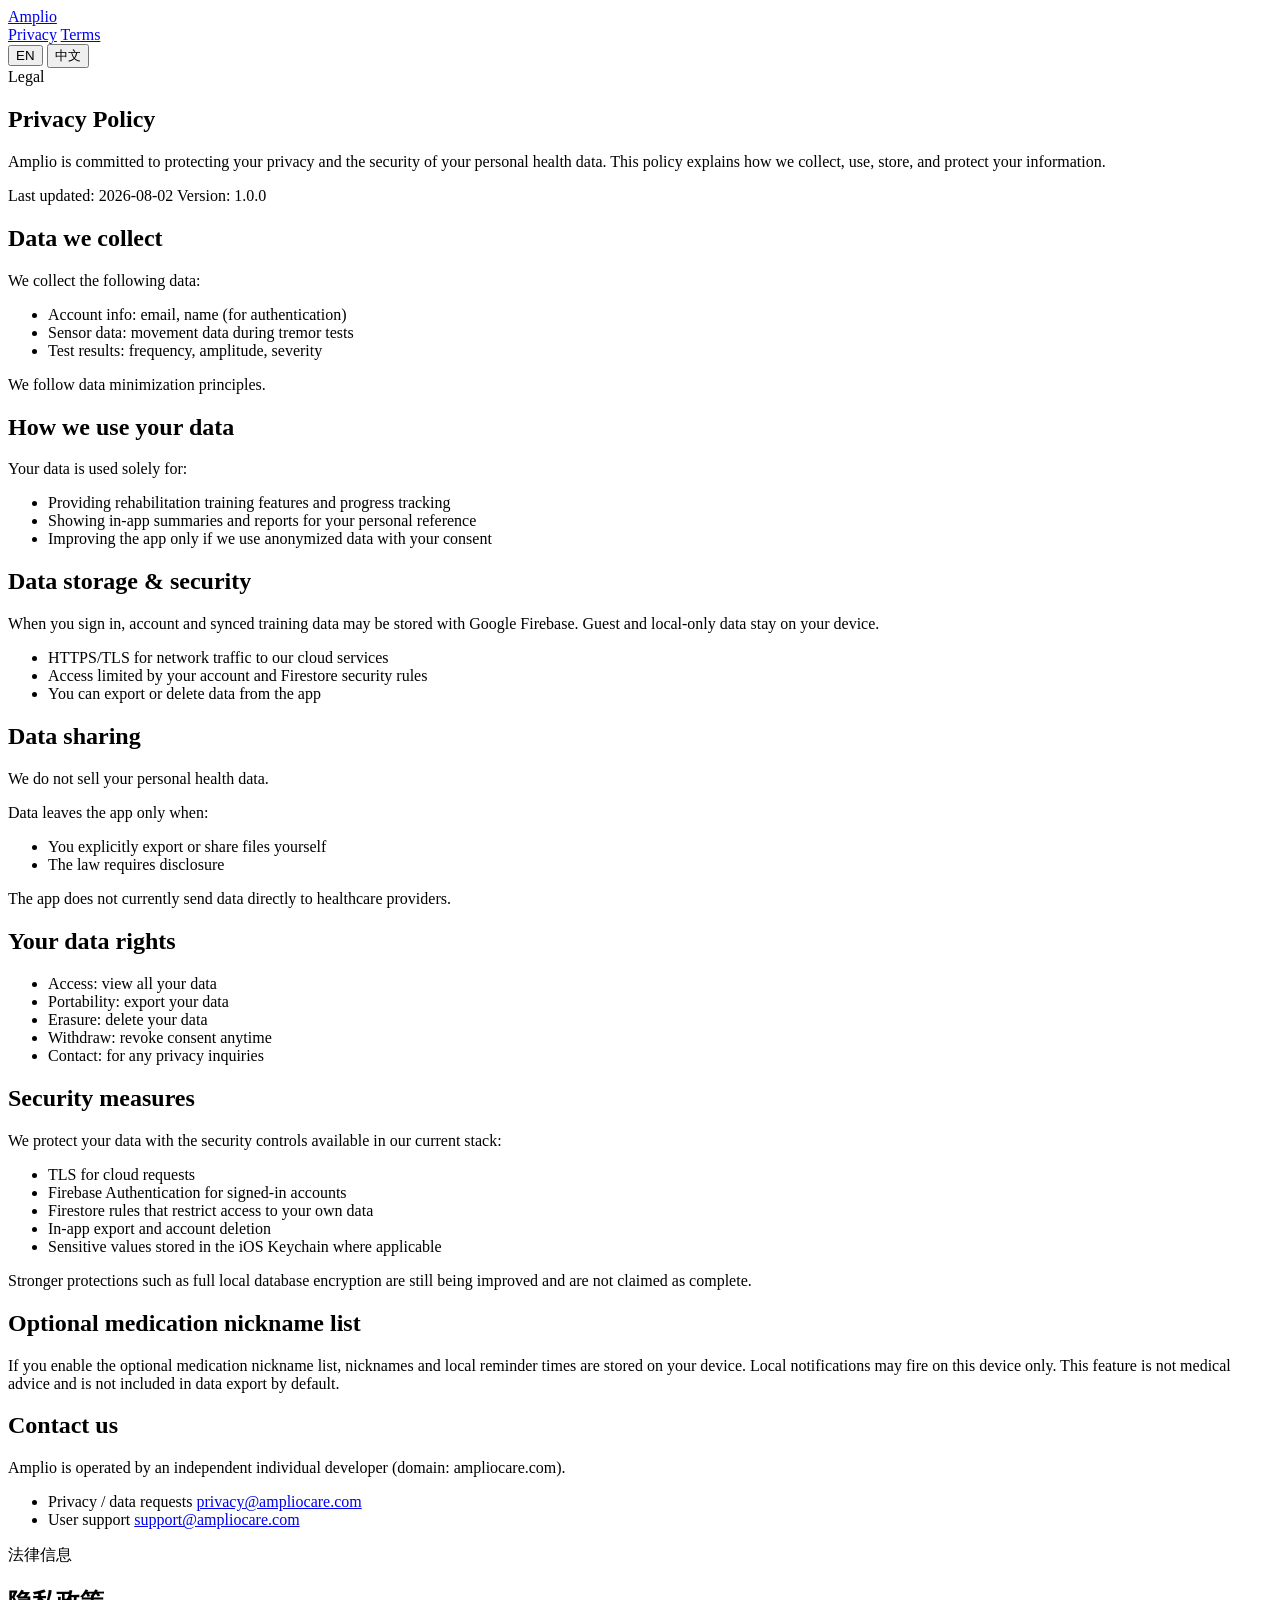
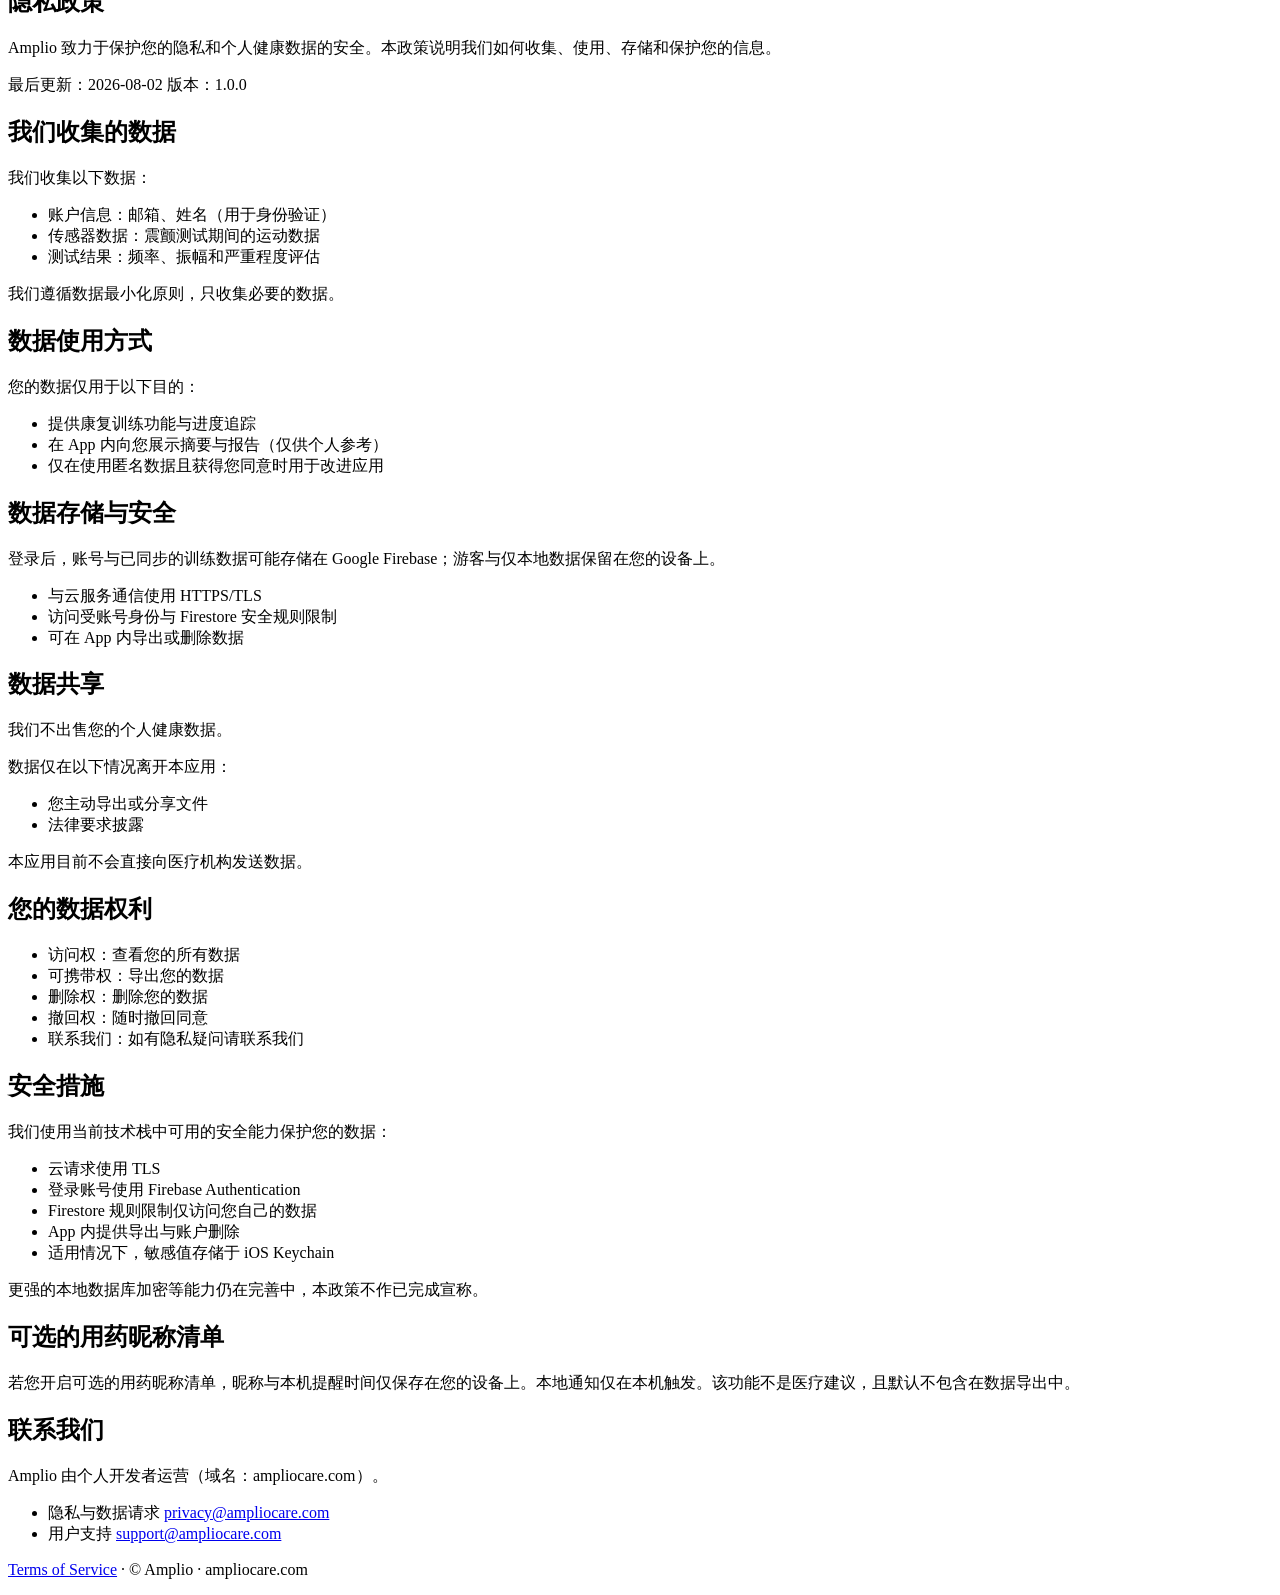
==== legal-site/privacy/index.html @ baba6c3d "Add Amplio Care legal static site for Cloudflare hosting. Ship bilingual privacy and terms pages sty" ====
<!DOCTYPE html>
<html lang="en">
  <head>
    <meta charset="utf-8" />
    <meta name="viewport" content="width=device-width, initial-scale=1" />
    <title>Privacy Policy — Amplio</title>
    <meta
      name="description"
      content="Amplio Privacy Policy: how we collect, use, store, and protect your information."
    />
    <link rel="stylesheet" href="/styles.css" />
  </head>
  <body>
    <header class="site-header">
      <div class="header-inner">
        <a class="brand" href="/">
          <span class="brand-mark" aria-hidden="true"></span>
          Amplio
        </a>
        <nav class="nav" aria-label="Primary">
          <a class="active" href="/privacy/">Privacy</a>
          <a href="/terms/">Terms</a>
          <div class="lang-toggle" role="group" aria-label="Language">
            <button type="button" data-set-lang="en">EN</button>
            <button type="button" data-set-lang="zh">中文</button>
          </div>
        </nav>
      </div>
    </header>

    <main>
      <div data-lang-panel="en">
        <section class="hero">
          <span class="hero-kicker">Legal</span>
          <h1>Privacy Policy</h1>
          <p>
            Amplio is committed to protecting your privacy and the security of
            your personal health data. This policy explains how we collect, use,
            store, and protect your information.
          </p>
          <div class="meta">
            <span>Last updated: 2026-08-02</span>
            <span>Version: 1.0.0</span>
          </div>
        </section>

        <section class="card">
          <h2>Data we collect</h2>
          <p>We collect the following data:</p>
          <ul>
            <li>Account info: email, name (for authentication)</li>
            <li>Sensor data: movement data during tremor tests</li>
            <li>Test results: frequency, amplitude, severity</li>
          </ul>
          <p>We follow data minimization principles.</p>
        </section>

        <section class="card">
          <h2>How we use your data</h2>
          <p>Your data is used solely for:</p>
          <ul>
            <li>Providing rehabilitation training features and progress tracking</li>
            <li>
              Showing in-app summaries and reports for your personal reference
            </li>
            <li>
              Improving the app only if we use anonymized data with your consent
            </li>
          </ul>
        </section>

        <section class="card">
          <h2>Data storage &amp; security</h2>
          <p>
            When you sign in, account and synced training data may be stored with
            Google Firebase. Guest and local-only data stay on your device.
          </p>
          <ul>
            <li>HTTPS/TLS for network traffic to our cloud services</li>
            <li>Access limited by your account and Firestore security rules</li>
            <li>You can export or delete data from the app</li>
          </ul>
        </section>

        <section class="card">
          <h2>Data sharing</h2>
          <p>We do not sell your personal health data.</p>
          <p>Data leaves the app only when:</p>
          <ul>
            <li>You explicitly export or share files yourself</li>
            <li>The law requires disclosure</li>
          </ul>
          <p>
            The app does not currently send data directly to healthcare
            providers.
          </p>
        </section>

        <section class="card">
          <h2>Your data rights</h2>
          <ul>
            <li>Access: view all your data</li>
            <li>Portability: export your data</li>
            <li>Erasure: delete your data</li>
            <li>Withdraw: revoke consent anytime</li>
            <li>Contact: for any privacy inquiries</li>
          </ul>
        </section>

        <section class="card">
          <h2>Security measures</h2>
          <p>
            We protect your data with the security controls available in our
            current stack:
          </p>
          <ul>
            <li>TLS for cloud requests</li>
            <li>Firebase Authentication for signed-in accounts</li>
            <li>Firestore rules that restrict access to your own data</li>
            <li>In-app export and account deletion</li>
            <li>Sensitive values stored in the iOS Keychain where applicable</li>
          </ul>
          <p>
            Stronger protections such as full local database encryption are still
            being improved and are not claimed as complete.
          </p>
        </section>

        <section class="card">
          <h2>Optional medication nickname list</h2>
          <p>
            If you enable the optional medication nickname list, nicknames and
            local reminder times are stored on your device. Local notifications
            may fire on this device only. This feature is not medical advice and
            is not included in data export by default.
          </p>
        </section>

        <section class="card">
          <h2>Contact us</h2>
          <p>
            Amplio is operated by an independent individual developer (domain:
            ampliocare.com).
          </p>
          <ul class="contact-list">
            <li>
              <span>Privacy / data requests</span>
              <a href="mailto:privacy@ampliocare.com">privacy@ampliocare.com</a>
            </li>
            <li>
              <span>User support</span>
              <a href="mailto:support@ampliocare.com">support@ampliocare.com</a>
            </li>
          </ul>
        </section>
      </div>

      <div data-lang-panel="zh">
        <section class="hero">
          <span class="hero-kicker">法律信息</span>
          <h1>隐私政策</h1>
          <p>
            Amplio 致力于保护您的隐私和个人健康数据的安全。本政策说明我们如何收集、使用、存储和保护您的信息。
          </p>
          <div class="meta">
            <span>最后更新：2026-08-02</span>
            <span>版本：1.0.0</span>
          </div>
        </section>

        <section class="card">
          <h2>我们收集的数据</h2>
          <p>我们收集以下数据：</p>
          <ul>
            <li>账户信息：邮箱、姓名（用于身份验证）</li>
            <li>传感器数据：震颤测试期间的运动数据</li>
            <li>测试结果：频率、振幅和严重程度评估</li>
          </ul>
          <p>我们遵循数据最小化原则，只收集必要的数据。</p>
        </section>

        <section class="card">
          <h2>数据使用方式</h2>
          <p>您的数据仅用于以下目的：</p>
          <ul>
            <li>提供康复训练功能与进度追踪</li>
            <li>在 App 内向您展示摘要与报告（仅供个人参考）</li>
            <li>仅在使用匿名数据且获得您同意时用于改进应用</li>
          </ul>
        </section>

        <section class="card">
          <h2>数据存储与安全</h2>
          <p>
            登录后，账号与已同步的训练数据可能存储在 Google Firebase；游客与仅本地数据保留在您的设备上。
          </p>
          <ul>
            <li>与云服务通信使用 HTTPS/TLS</li>
            <li>访问受账号身份与 Firestore 安全规则限制</li>
            <li>可在 App 内导出或删除数据</li>
          </ul>
        </section>

        <section class="card">
          <h2>数据共享</h2>
          <p>我们不出售您的个人健康数据。</p>
          <p>数据仅在以下情况离开本应用：</p>
          <ul>
            <li>您主动导出或分享文件</li>
            <li>法律要求披露</li>
          </ul>
          <p>本应用目前不会直接向医疗机构发送数据。</p>
        </section>

        <section class="card">
          <h2>您的数据权利</h2>
          <ul>
            <li>访问权：查看您的所有数据</li>
            <li>可携带权：导出您的数据</li>
            <li>删除权：删除您的数据</li>
            <li>撤回权：随时撤回同意</li>
            <li>联系我们：如有隐私疑问请联系我们</li>
          </ul>
        </section>

        <section class="card">
          <h2>安全措施</h2>
          <p>我们使用当前技术栈中可用的安全能力保护您的数据：</p>
          <ul>
            <li>云请求使用 TLS</li>
            <li>登录账号使用 Firebase Authentication</li>
            <li>Firestore 规则限制仅访问您自己的数据</li>
            <li>App 内提供导出与账户删除</li>
            <li>适用情况下，敏感值存储于 iOS Keychain</li>
          </ul>
          <p>更强的本地数据库加密等能力仍在完善中，本政策不作已完成宣称。</p>
        </section>

        <section class="card">
          <h2>可选的用药昵称清单</h2>
          <p>
            若您开启可选的用药昵称清单，昵称与本机提醒时间仅保存在您的设备上。本地通知仅在本机触发。该功能不是医疗建议，且默认不包含在数据导出中。
          </p>
        </section>

        <section class="card">
          <h2>联系我们</h2>
          <p>Amplio 由个人开发者运营（域名：ampliocare.com）。</p>
          <ul class="contact-list">
            <li>
              <span>隐私与数据请求</span>
              <a href="mailto:privacy@ampliocare.com">privacy@ampliocare.com</a>
            </li>
            <li>
              <span>用户支持</span>
              <a href="mailto:support@ampliocare.com">support@ampliocare.com</a>
            </li>
          </ul>
        </section>
      </div>
    </main>

    <footer class="site-footer">
      <p>
        <a href="/terms/">Terms of Service</a>
        · © Amplio · ampliocare.com
      </p>
    </footer>
    <script src="/lang.js"></script>
  </body>
</html>
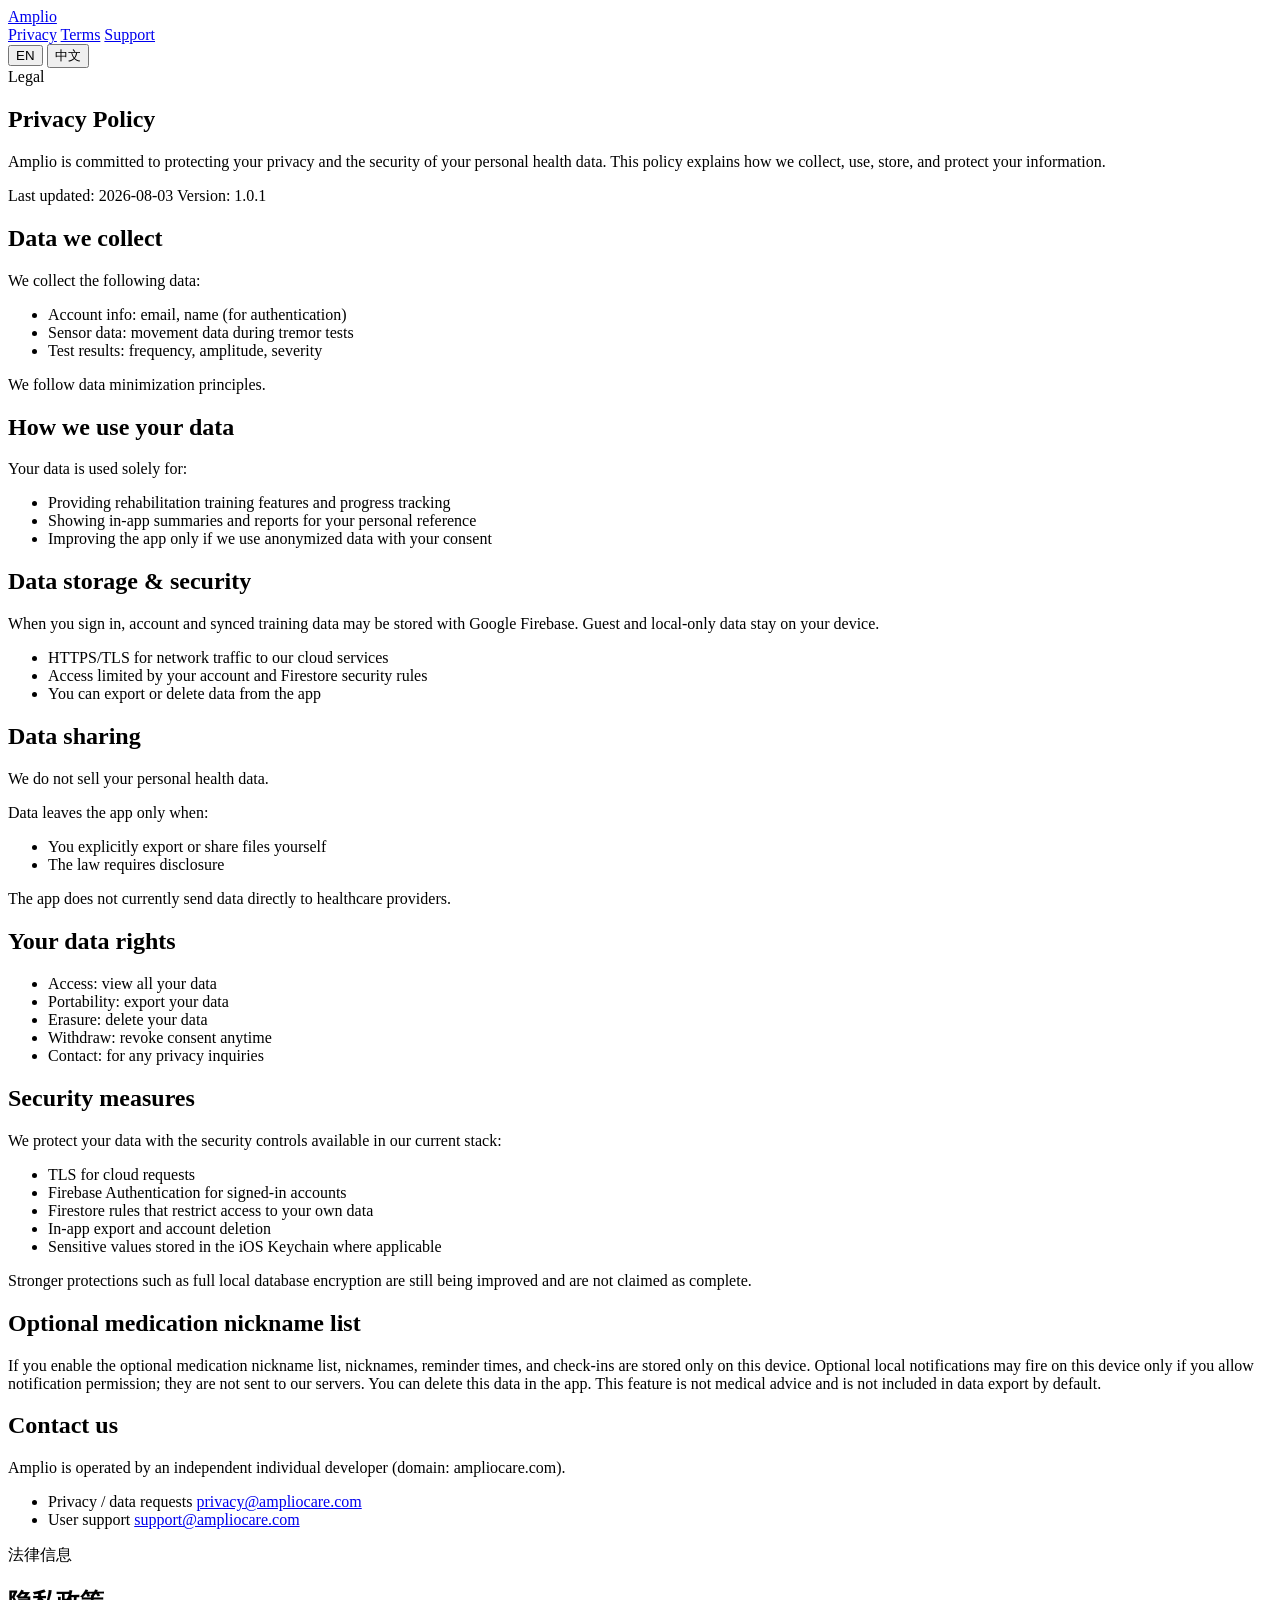
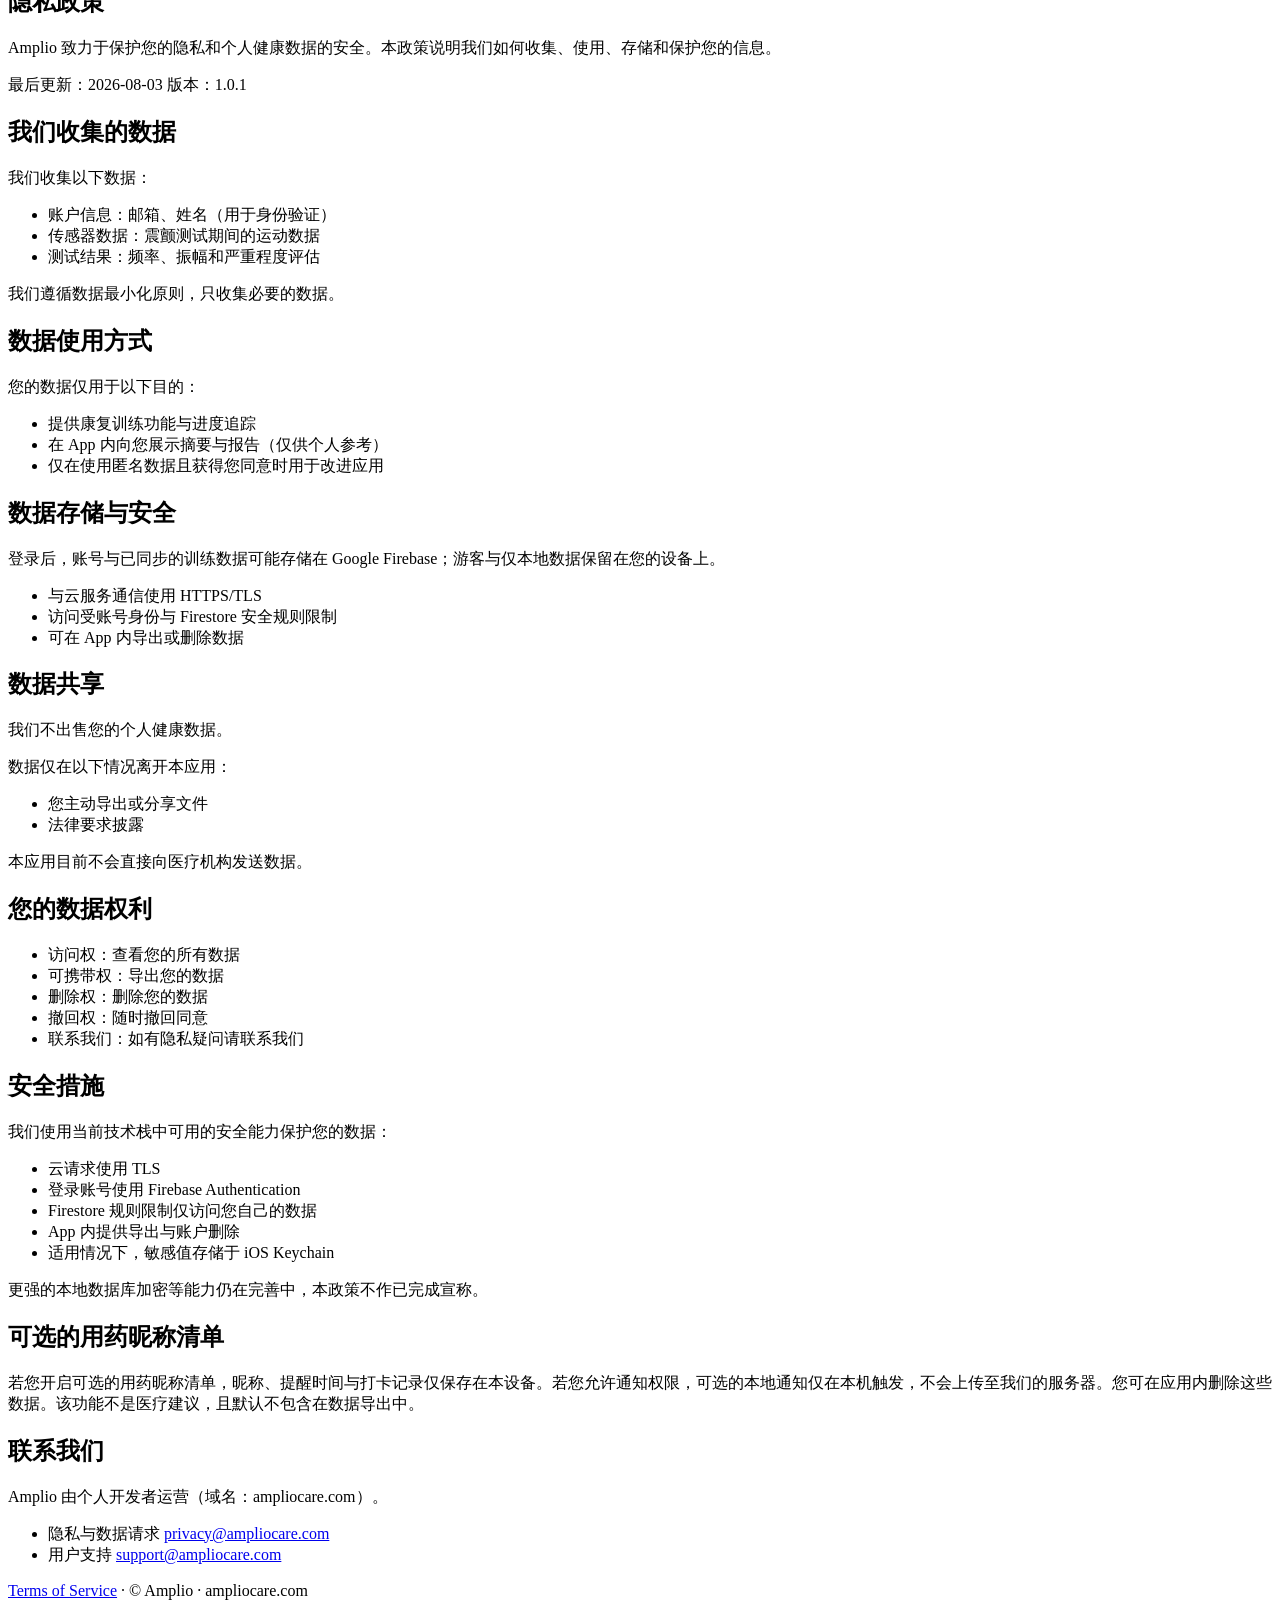
==== commit b90bc6f8: "Add Amplio support page and refresh public privacy notices. Ship /support for App Store Support URL " ====
--- a/legal-site/privacy/index.html
+++ b/legal-site/privacy/index.html
@@ -20,6 +20,7 @@
         <nav class="nav" aria-label="Primary">
           <a class="active" href="/privacy/">Privacy</a>
           <a href="/terms/">Terms</a>
+          <a href="/support/">Support</a>
           <div class="lang-toggle" role="group" aria-label="Language">
             <button type="button" data-set-lang="en">EN</button>
             <button type="button" data-set-lang="zh">中文</button>
@@ -39,8 +40,8 @@
             store, and protect your information.
           </p>
           <div class="meta">
-            <span>Last updated: 2026-08-02</span>
-            <span>Version: 1.0.0</span>
+            <span>Last updated: 2026-08-03</span>
+            <span>Version: 1.0.1</span>
           </div>
         </section>
 
@@ -129,10 +130,12 @@
         <section class="card">
           <h2>Optional medication nickname list</h2>
           <p>
-            If you enable the optional medication nickname list, nicknames and
-            local reminder times are stored on your device. Local notifications
-            may fire on this device only. This feature is not medical advice and
-            is not included in data export by default.
+            If you enable the optional medication nickname list, nicknames,
+            reminder times, and check-ins are stored only on this device.
+            Optional local notifications may fire on this device only if you
+            allow notification permission; they are not sent to our servers. You
+            can delete this data in the app. This feature is not medical advice
+            and is not included in data export by default.
           </p>
         </section>
 
@@ -163,8 +166,8 @@
             Amplio 致力于保护您的隐私和个人健康数据的安全。本政策说明我们如何收集、使用、存储和保护您的信息。
           </p>
           <div class="meta">
-            <span>最后更新：2026-08-02</span>
-            <span>版本：1.0.0</span>
+            <span>最后更新：2026-08-03</span>
+            <span>版本：1.0.1</span>
           </div>
         </section>
 
@@ -239,7 +242,7 @@
         <section class="card">
           <h2>可选的用药昵称清单</h2>
           <p>
-            若您开启可选的用药昵称清单，昵称与本机提醒时间仅保存在您的设备上。本地通知仅在本机触发。该功能不是医疗建议，且默认不包含在数据导出中。
+            若您开启可选的用药昵称清单，昵称、提醒时间与打卡记录仅保存在本设备。若您允许通知权限，可选的本地通知仅在本机触发，不会上传至我们的服务器。您可在应用内删除这些数据。该功能不是医疗建议，且默认不包含在数据导出中。
           </p>
         </section>
 
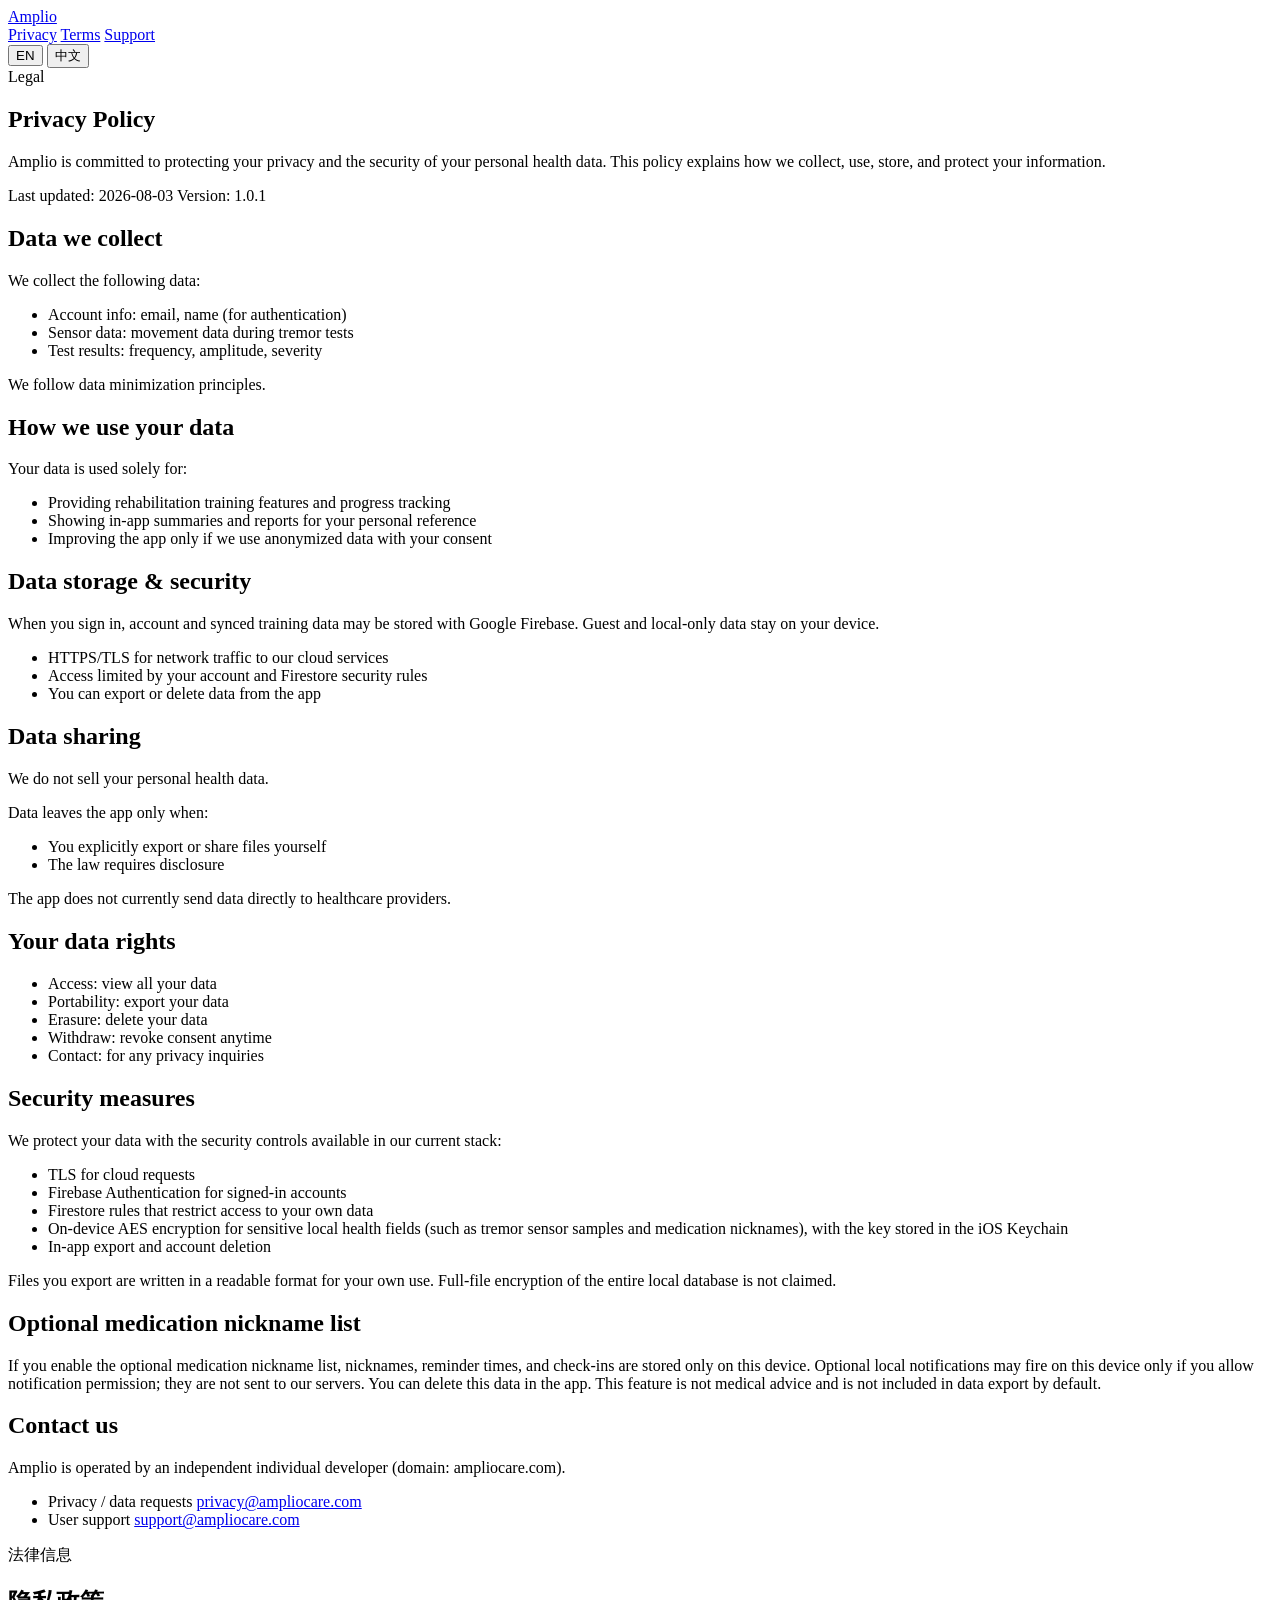
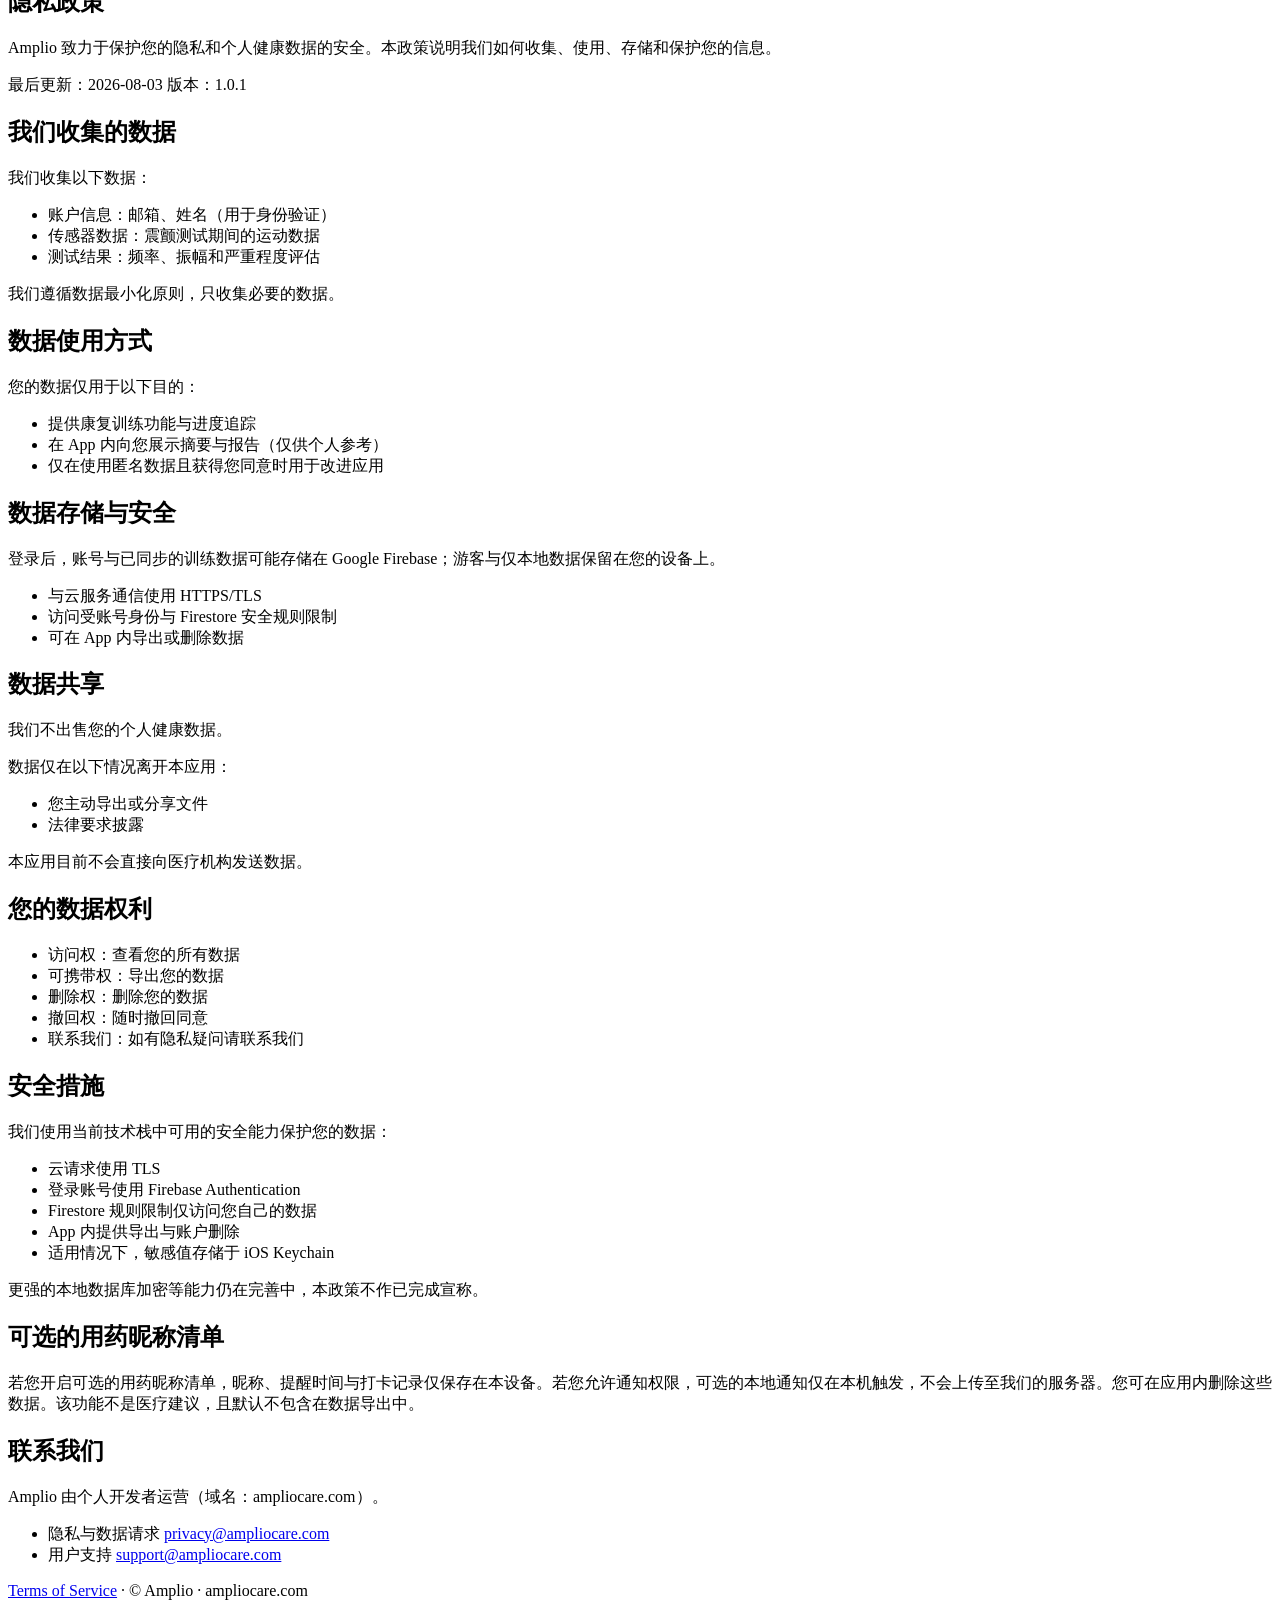
==== commit c2f01eb1: "Document on-device AES field encryption in privacy copy. Update the public privacy page and en/zh/zh" ====
--- a/legal-site/privacy/index.html
+++ b/legal-site/privacy/index.html
@@ -118,12 +118,16 @@
             <li>TLS for cloud requests</li>
             <li>Firebase Authentication for signed-in accounts</li>
             <li>Firestore rules that restrict access to your own data</li>
+            <li>
+              On-device AES encryption for sensitive local health fields (such as
+              tremor sensor samples and medication nicknames), with the key
+              stored in the iOS Keychain
+            </li>
             <li>In-app export and account deletion</li>
-            <li>Sensitive values stored in the iOS Keychain where applicable</li>
-          </ul>
-          <p>
-            Stronger protections such as full local database encryption are still
-            being improved and are not claimed as complete.
+          </ul>
+          <p>
+            Files you export are written in a readable format for your own use.
+            Full-file encryption of the entire local database is not claimed.
           </p>
         </section>
 
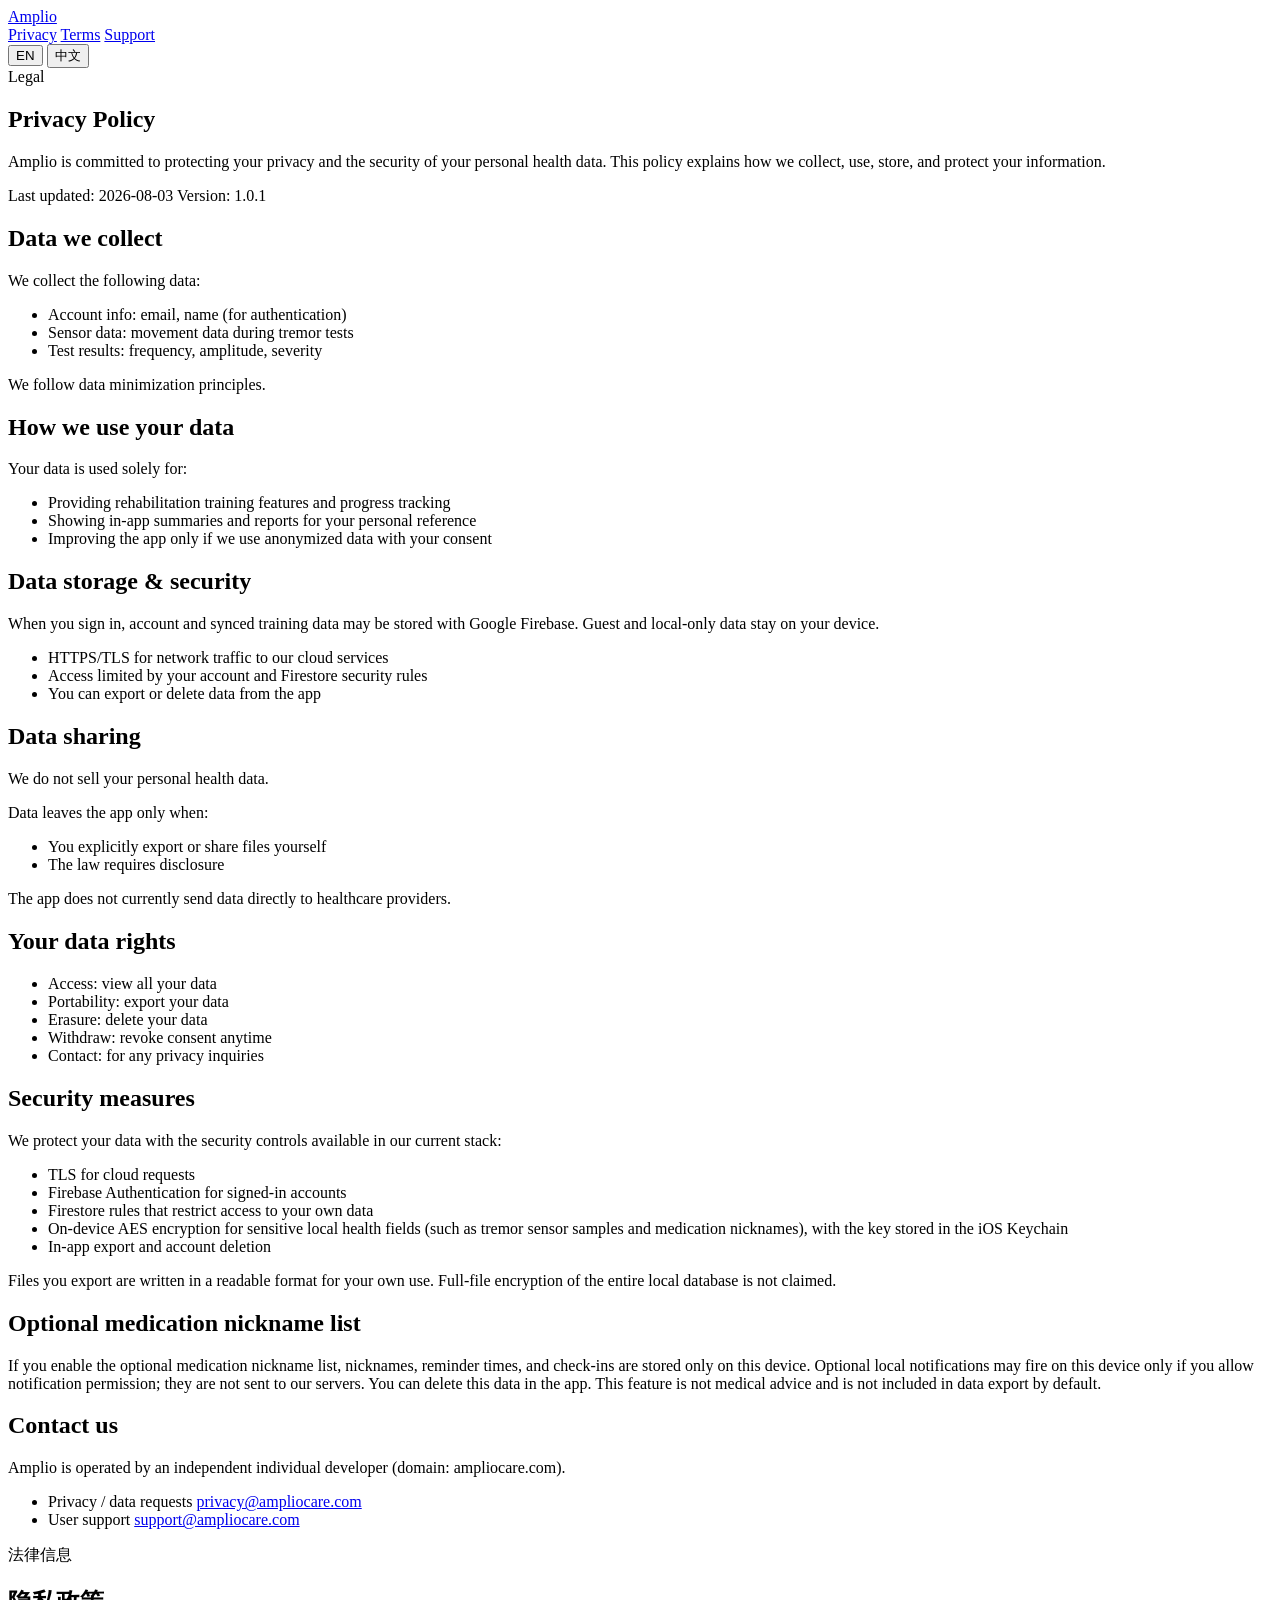
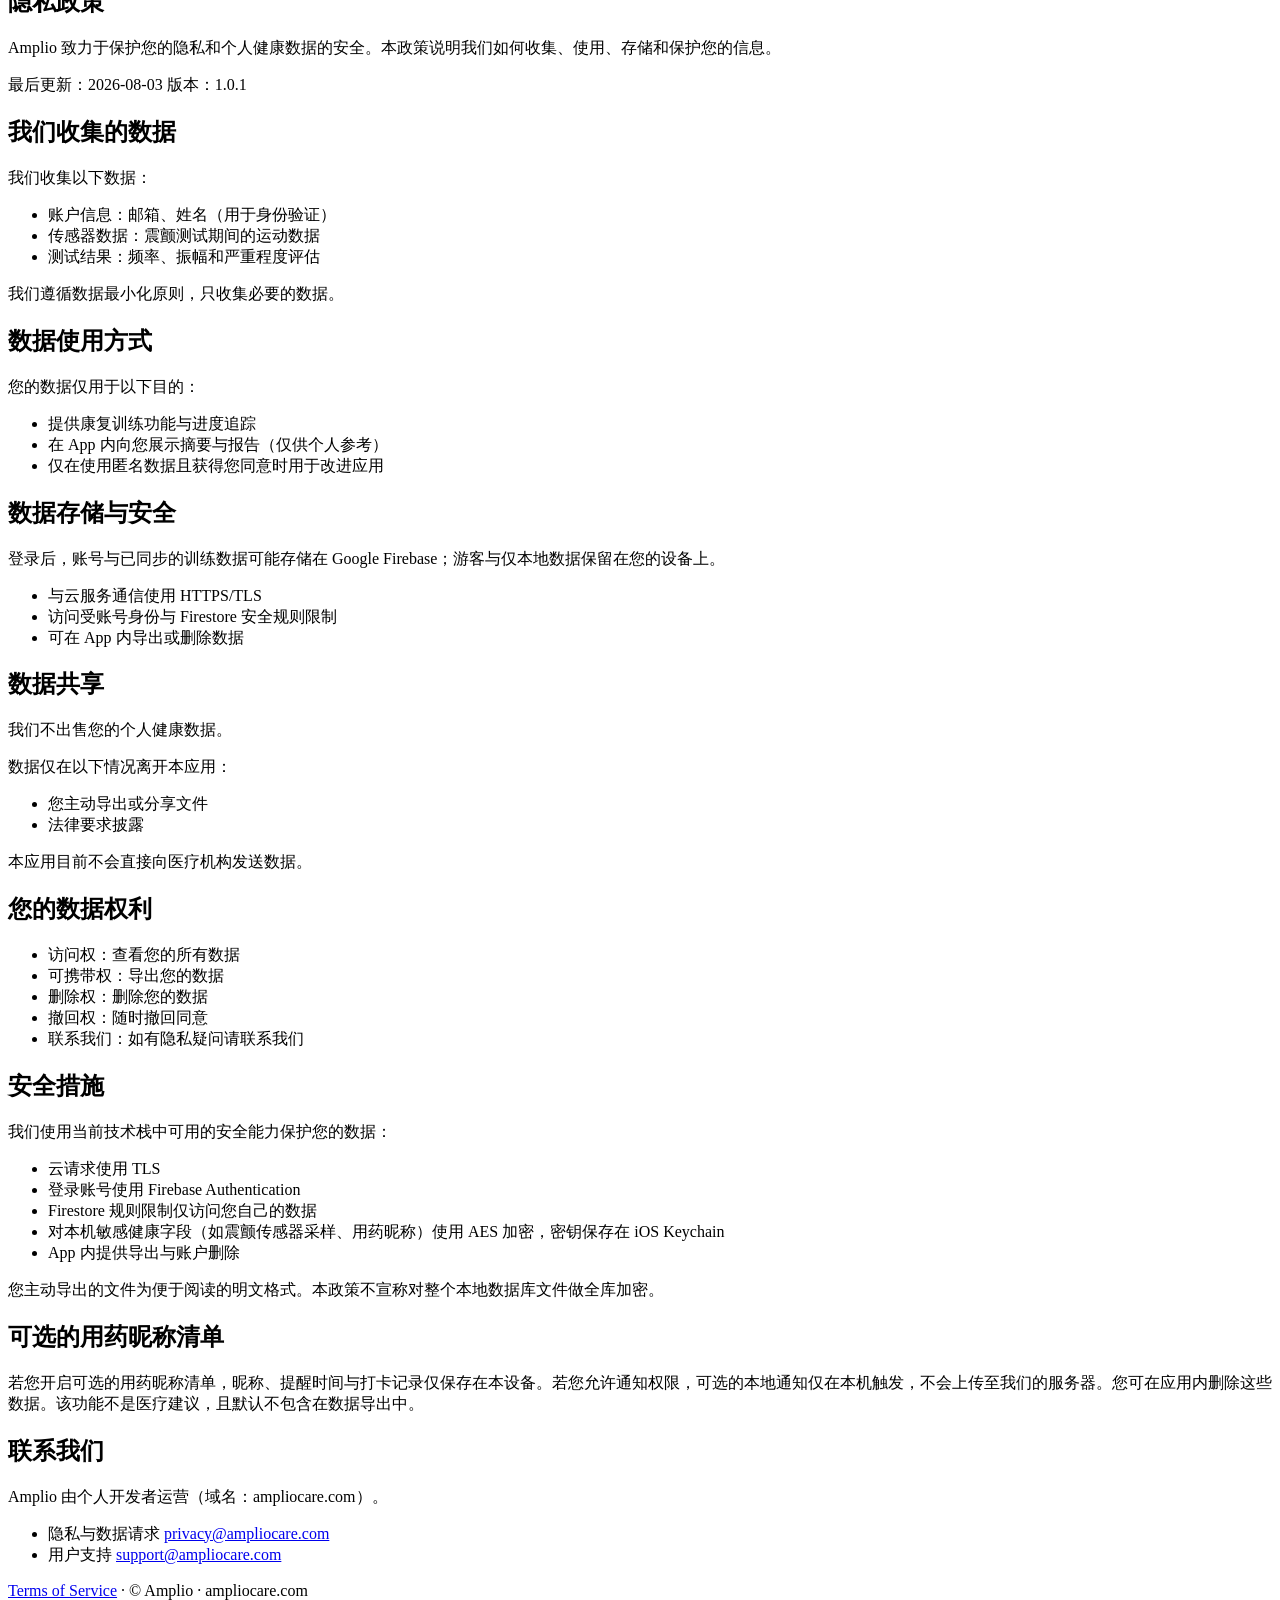
==== commit 2f86473c: "Align Chinese privacy security copy with AES field encryption. Match the public Chinese security sec" ====
--- a/legal-site/privacy/index.html
+++ b/legal-site/privacy/index.html
@@ -237,10 +237,15 @@
             <li>云请求使用 TLS</li>
             <li>登录账号使用 Firebase Authentication</li>
             <li>Firestore 规则限制仅访问您自己的数据</li>
+            <li>
+              对本机敏感健康字段（如震颤传感器采样、用药昵称）使用 AES
+              加密，密钥保存在 iOS Keychain
+            </li>
             <li>App 内提供导出与账户删除</li>
-            <li>适用情况下，敏感值存储于 iOS Keychain</li>
-          </ul>
-          <p>更强的本地数据库加密等能力仍在完善中，本政策不作已完成宣称。</p>
+          </ul>
+          <p>
+            您主动导出的文件为便于阅读的明文格式。本政策不宣称对整个本地数据库文件做全库加密。
+          </p>
         </section>
 
         <section class="card">
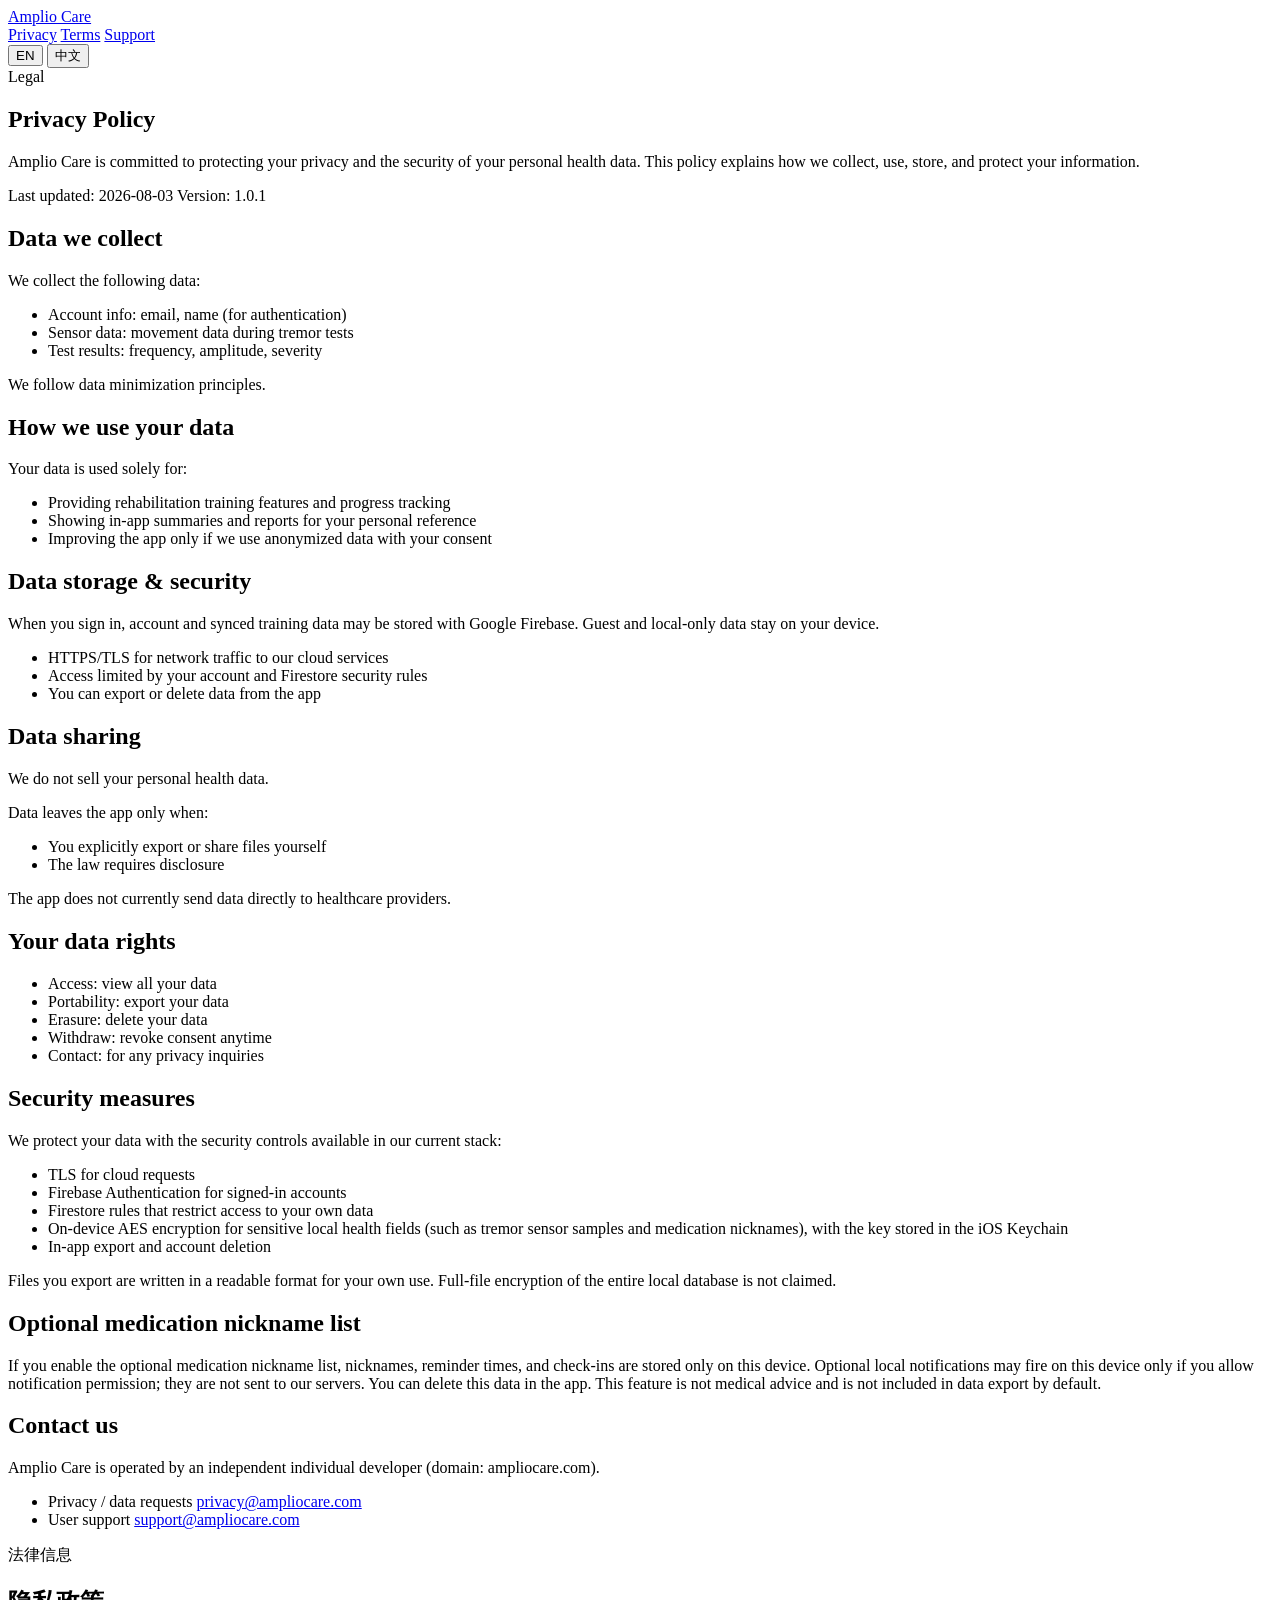
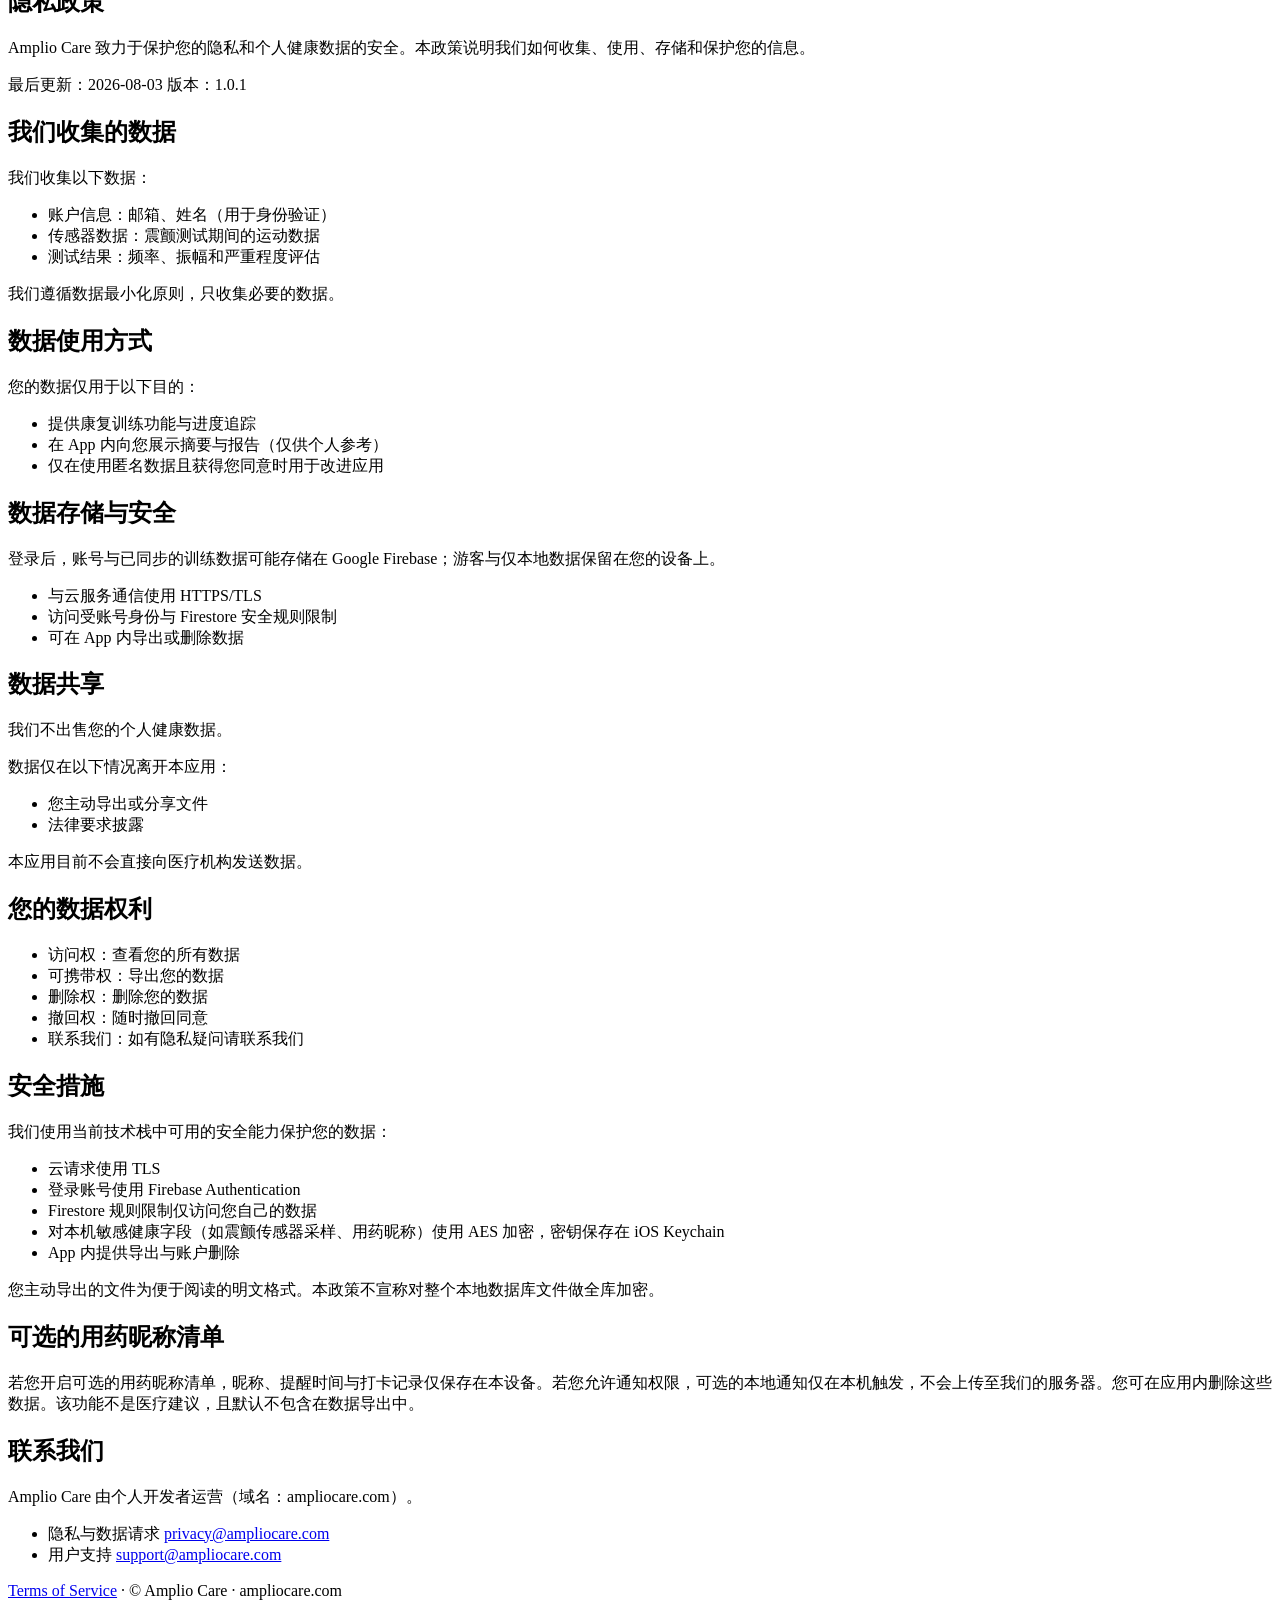
==== commit 90e5a16a: "Rename user-facing brand to Amplio Care. Keep Bundle ID com.amplio.app unchanged so Auth and Firebas" ====
--- a/legal-site/privacy/index.html
+++ b/legal-site/privacy/index.html
@@ -3,10 +3,10 @@
   <head>
     <meta charset="utf-8" />
     <meta name="viewport" content="width=device-width, initial-scale=1" />
-    <title>Privacy Policy — Amplio</title>
+    <title>Privacy Policy — Amplio Care</title>
     <meta
       name="description"
-      content="Amplio Privacy Policy: how we collect, use, store, and protect your information."
+      content="Amplio Care Privacy Policy: how we collect, use, store, and protect your information."
     />
     <link rel="stylesheet" href="/styles.css" />
   </head>
@@ -15,7 +15,7 @@
       <div class="header-inner">
         <a class="brand" href="/">
           <span class="brand-mark" aria-hidden="true"></span>
-          Amplio
+          Amplio Care
         </a>
         <nav class="nav" aria-label="Primary">
           <a class="active" href="/privacy/">Privacy</a>
@@ -35,7 +35,7 @@
           <span class="hero-kicker">Legal</span>
           <h1>Privacy Policy</h1>
           <p>
-            Amplio is committed to protecting your privacy and the security of
+            Amplio Care is committed to protecting your privacy and the security of
             your personal health data. This policy explains how we collect, use,
             store, and protect your information.
           </p>
@@ -146,7 +146,7 @@
         <section class="card">
           <h2>Contact us</h2>
           <p>
-            Amplio is operated by an independent individual developer (domain:
+            Amplio Care is operated by an independent individual developer (domain:
             ampliocare.com).
           </p>
           <ul class="contact-list">
@@ -167,7 +167,7 @@
           <span class="hero-kicker">法律信息</span>
           <h1>隐私政策</h1>
           <p>
-            Amplio 致力于保护您的隐私和个人健康数据的安全。本政策说明我们如何收集、使用、存储和保护您的信息。
+            Amplio Care 致力于保护您的隐私和个人健康数据的安全。本政策说明我们如何收集、使用、存储和保护您的信息。
           </p>
           <div class="meta">
             <span>最后更新：2026-08-03</span>
@@ -257,7 +257,7 @@
 
         <section class="card">
           <h2>联系我们</h2>
-          <p>Amplio 由个人开发者运营（域名：ampliocare.com）。</p>
+          <p>Amplio Care 由个人开发者运营（域名：ampliocare.com）。</p>
           <ul class="contact-list">
             <li>
               <span>隐私与数据请求</span>
@@ -275,7 +275,7 @@
     <footer class="site-footer">
       <p>
         <a href="/terms/">Terms of Service</a>
-        · © Amplio · ampliocare.com
+        · © Amplio Care · ampliocare.com
       </p>
     </footer>
     <script src="/lang.js"></script>
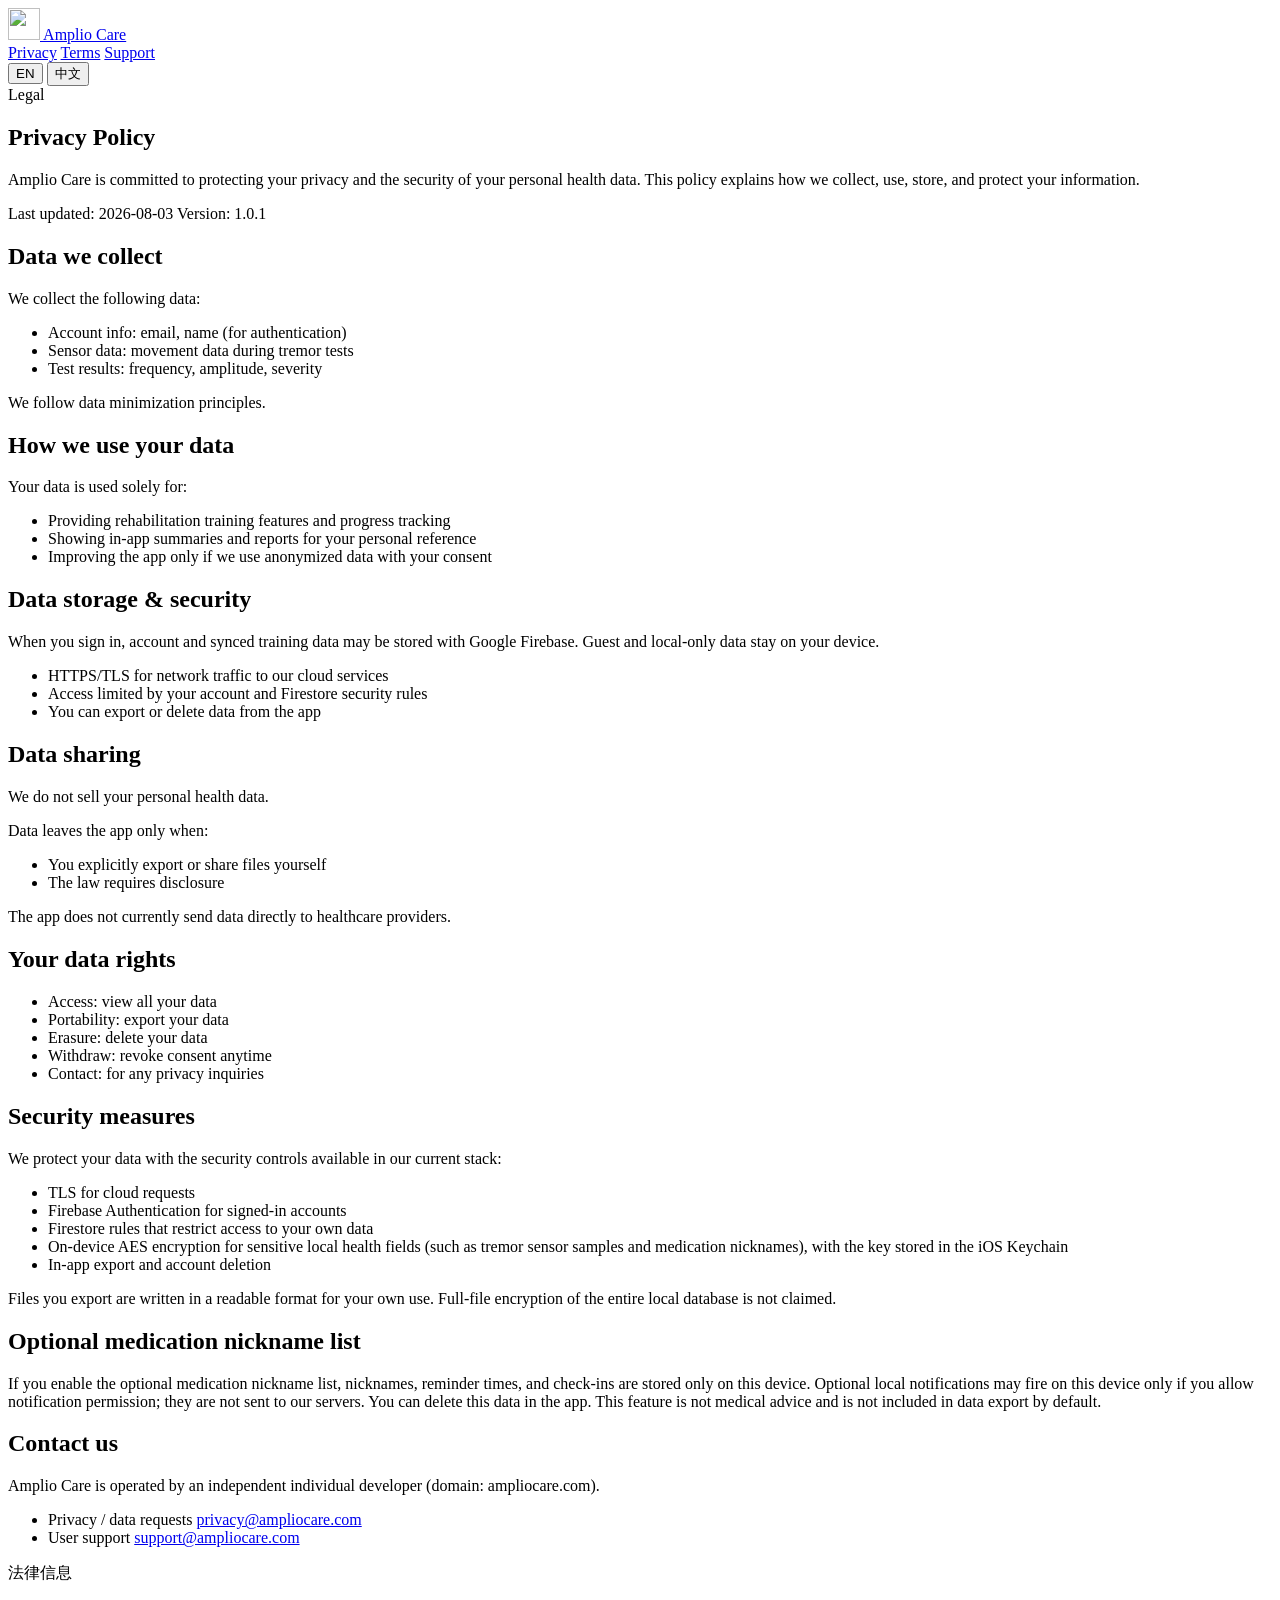
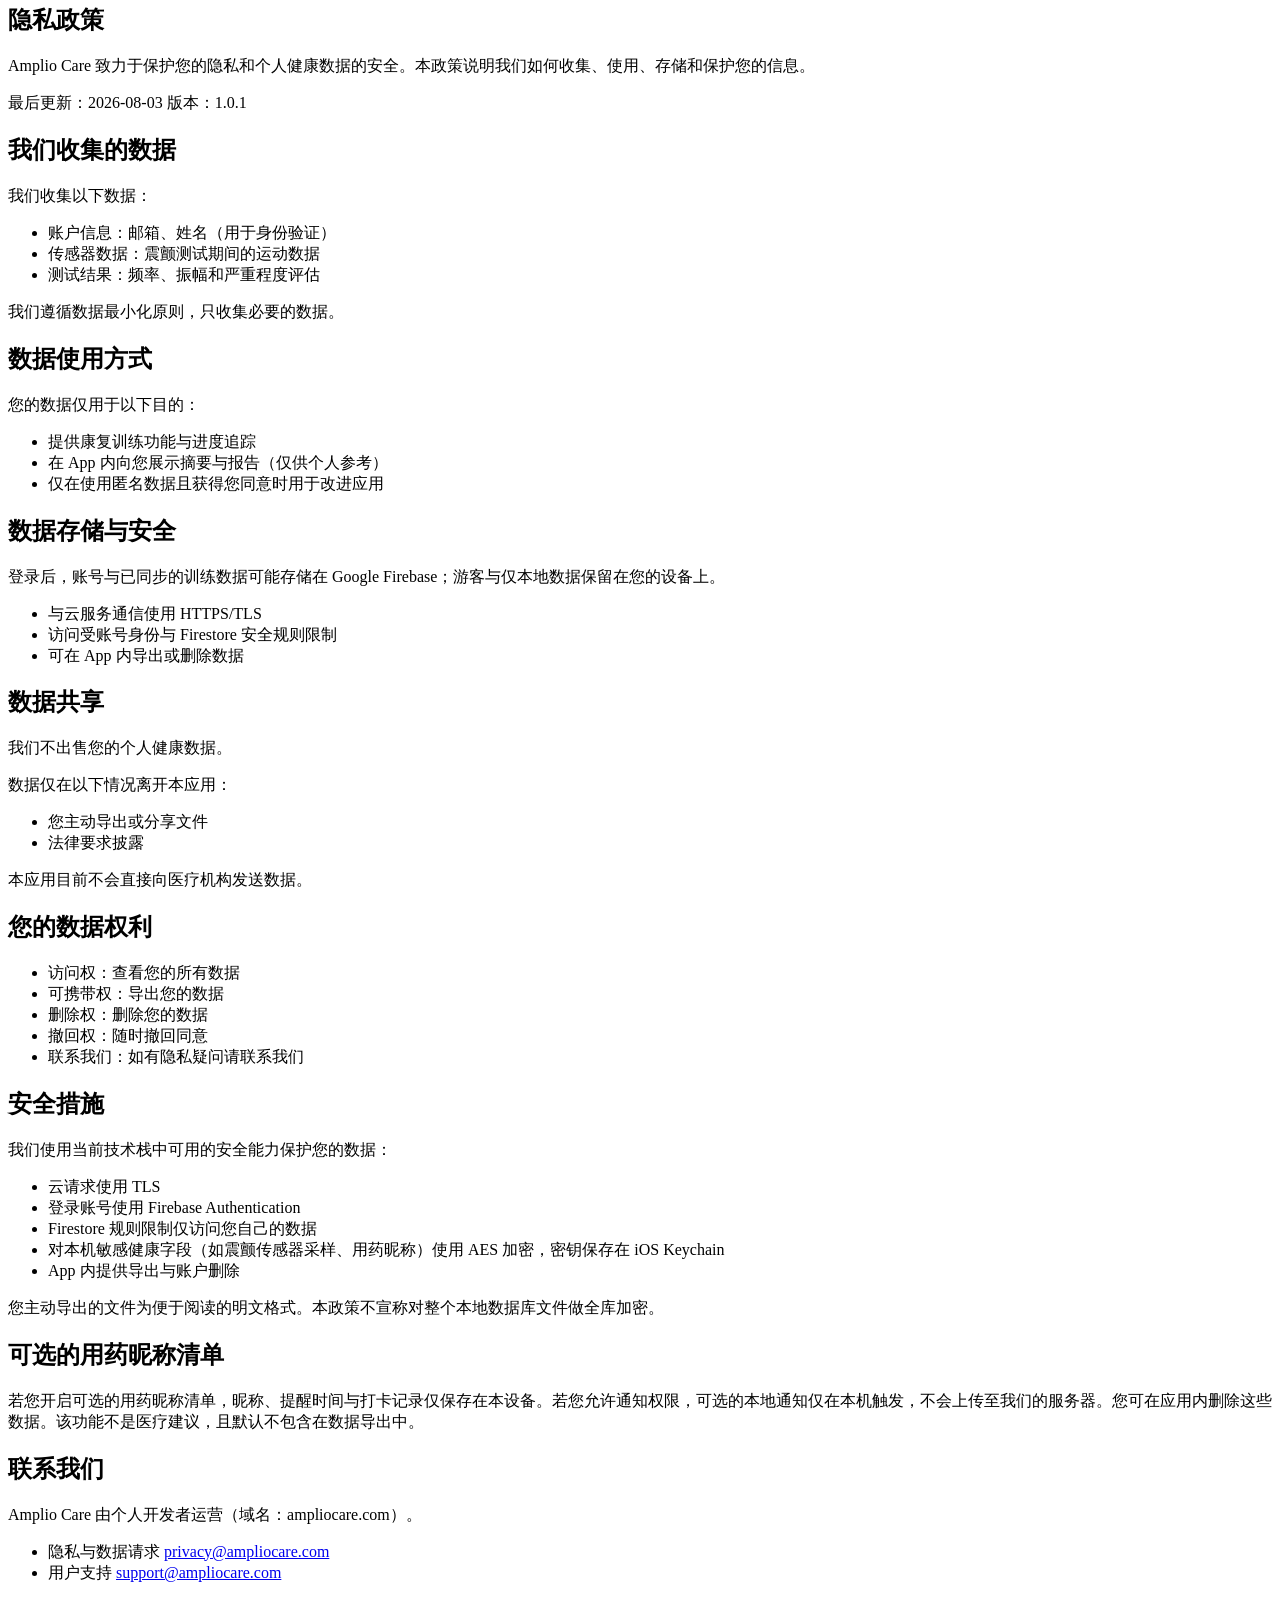
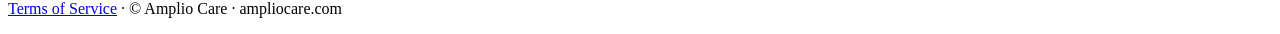
==== commit 778592b3: "Show the Amplio app icon in the legal site header. Co-authored-by: Cursor <cursoragent@cursor.com>" ====
--- a/legal-site/privacy/index.html
+++ b/legal-site/privacy/index.html
@@ -14,7 +14,7 @@
     <header class="site-header">
       <div class="header-inner">
         <a class="brand" href="/">
-          <span class="brand-mark" aria-hidden="true"></span>
+          <img class="brand-mark" src="/logo.png" alt="" width="32" height="32" />
           Amplio Care
         </a>
         <nav class="nav" aria-label="Primary">
